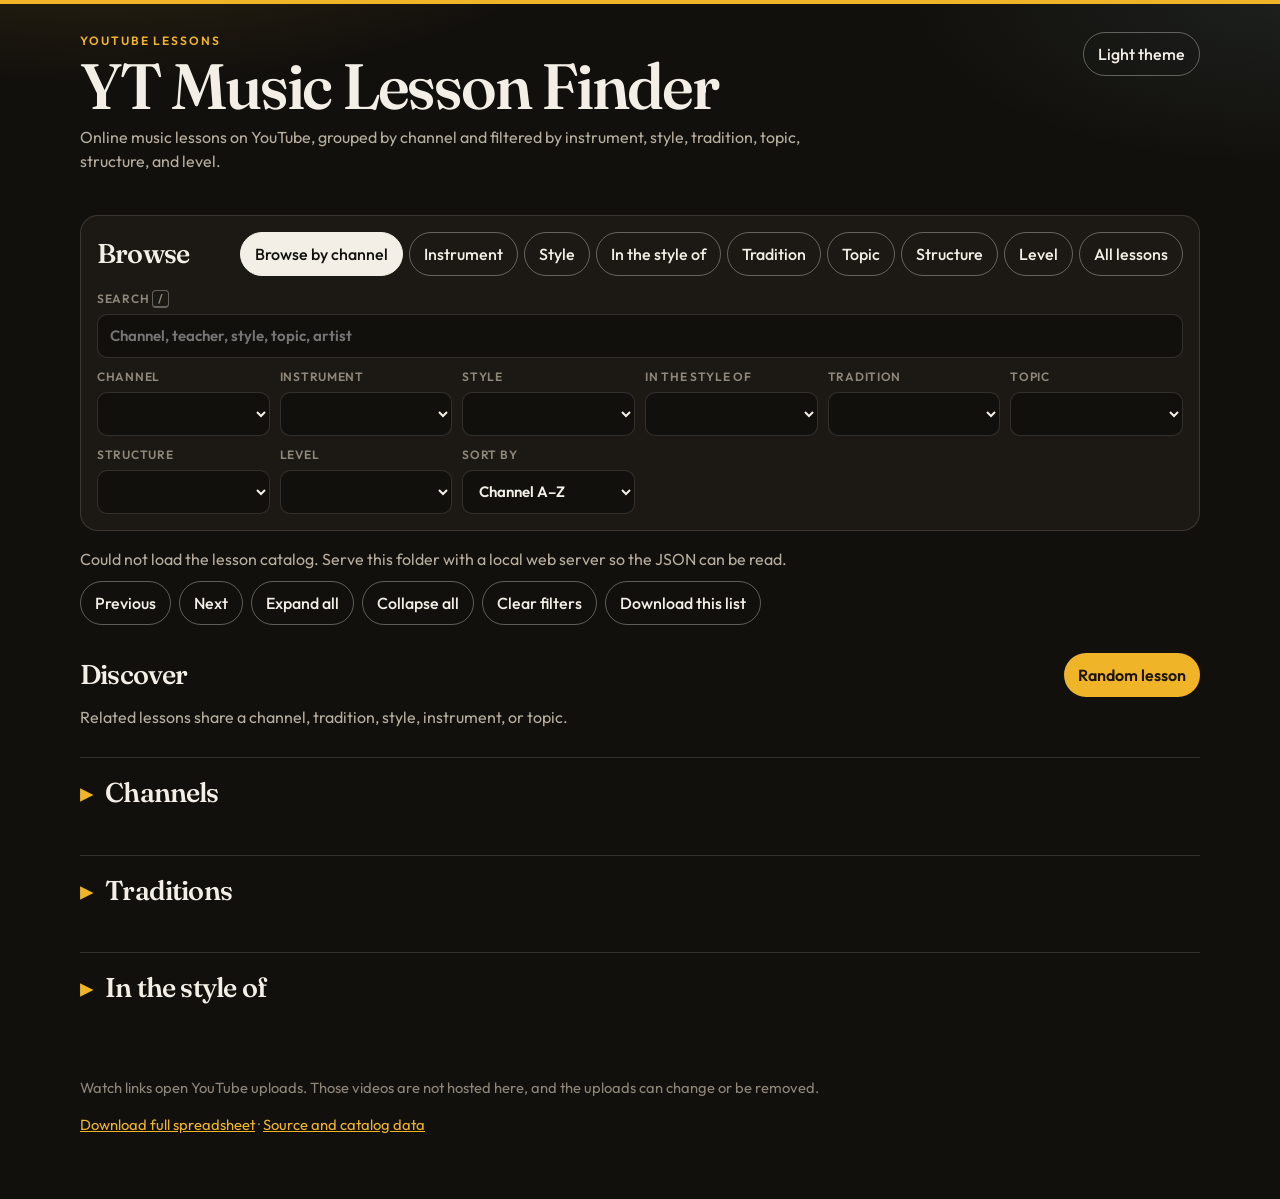
==== index.html @ 3cda4bb7 "Add the YT Music Lesson Finder static site. Adapt the concert finder into a GitHub Pages catalog of " ====
<!DOCTYPE html>
<html lang="en">
<head>
  <meta charset="utf-8">
  <meta name="viewport" content="width=device-width, initial-scale=1">
  <title>YT Music Lesson Finder</title>
  <meta name="description" content="YT Music Lesson Finder: online music lessons on YouTube, browsed by channel, instrument, style, tradition, topic, structure, and level.">
  <meta name="theme-color" content="#12100d">
  <link rel="canonical" href="https://mkpworks.github.io/Yt-music-lesson-finder/">
  <link rel="icon" href="favicon.svg" type="image/svg+xml">
  <link rel="stylesheet" href="css/styles.css">
  <script>
    try {
      var savedTheme = localStorage.getItem("ylf-theme");
      if (savedTheme === "light" || savedTheme === "dark") {
        document.documentElement.setAttribute("data-theme", savedTheme);
      }
    } catch (error) {}
  </script>
</head>
<body>
  <a class="skip" href="#results">Skip to results</a>
  <header class="site-header">
    <div class="wrap header-row">
      <div>
        <p class="eyebrow">YouTube lessons</p>
        <h1>YT Music Lesson Finder</h1>
        <p class="lede" id="summary">Online music lessons on YouTube, grouped by channel and filtered by instrument, style, tradition, topic, structure, and level.</p>
        <dl class="stats" id="stats"></dl>
      </div>
      <button type="button" class="btn" id="theme" data-action="theme">Light theme</button>
    </div>
  </header>
  <main class="wrap">
    <section class="panel" aria-labelledby="browse-heading">
      <div class="panel-head">
        <h2 id="browse-heading">Browse</h2>
        <div class="modes" role="group" aria-label="Browse mode">
          <button type="button" data-action="mode" data-mode="channel" aria-pressed="true">Browse by channel</button>
          <button type="button" data-action="mode" data-mode="instrument" aria-pressed="false">Instrument</button>
          <button type="button" data-action="mode" data-mode="style" aria-pressed="false">Style</button>
          <button type="button" data-action="mode" data-mode="styleOf" aria-pressed="false">In the style of</button>
          <button type="button" data-action="mode" data-mode="tradition" aria-pressed="false">Tradition</button>
          <button type="button" data-action="mode" data-mode="topic" aria-pressed="false">Topic</button>
          <button type="button" data-action="mode" data-mode="structure" aria-pressed="false">Structure</button>
          <button type="button" data-action="mode" data-mode="level" aria-pressed="false">Level</button>
          <button type="button" data-action="mode" data-mode="list" aria-pressed="false">All lessons</button>
        </div>
      </div>
      <div class="filters">
        <label class="field field-search">
          <span>Search <kbd>/</kbd></span>
          <input id="q" type="search" placeholder="Channel, teacher, style, topic, artist" autocomplete="off">
        </label>
        <label class="field">Channel
          <select id="channel"></select>
        </label>
        <label class="field">Instrument
          <select id="instrument"></select>
        </label>
        <label class="field">Style
          <select id="style"></select>
        </label>
        <label class="field">In the style of
          <select id="style-of"></select>
        </label>
        <label class="field">Tradition
          <select id="tradition"></select>
        </label>
        <label class="field">Topic
          <select id="topic"></select>
        </label>
        <label class="field">Structure
          <select id="structure"></select>
        </label>
        <label class="field">Level
          <select id="level"></select>
        </label>
        <label class="field">Sort by
          <select id="sort">
            <option value="channel">Channel A–Z</option>
            <option value="year">Year (oldest first)</option>
            <option value="time">Running time (longest)</option>
          </select>
        </label>
      </div>
    </section>

    <div class="toolbar">
      <p class="status" id="status" aria-live="polite">Loading the catalog…</p>
      <div class="toolbar-actions">
        <button type="button" class="btn" data-action="prev">Previous</button>
        <button type="button" class="btn" data-action="next">Next</button>
        <button type="button" class="btn" data-action="expand" data-group-only>Expand all</button>
        <button type="button" class="btn" data-action="collapse" data-group-only>Collapse all</button>
        <button type="button" class="btn" data-action="clear">Clear filters</button>
        <button type="button" class="btn" data-action="csv">Download this list</button>
      </div>
    </div>
    <p id="facet-note" class="section-note" hidden></p>
    <div id="results" tabindex="-1"></div>

    <section class="discover" id="discover" aria-labelledby="discover-heading">
      <div class="discover-head">
        <h2 id="discover-heading">Discover</h2>
        <button type="button" class="btn btn-primary" data-action="random">Random lesson</button>
      </div>
      <p class="section-note">Related lessons share a channel, tradition, style, instrument, or topic.</p>
      <div id="discover-body"></div>
    </section>

    <details class="fold">
      <summary>
        <span class="chev" aria-hidden="true">▸</span>
        <span class="cross-title" id="channel-heading">Channels</span>
        <span class="cross-count" id="channel-count"></span>
      </summary>
      <p class="section-note">Choose a channel name to fill the search. The number is how many lessons are on that channel.</p>
      <div id="channel-list" class="chips"></div>
    </details>
    <details class="fold">
      <summary>
        <span class="chev" aria-hidden="true">▸</span>
        <span class="cross-title" id="tradition-heading">Traditions</span>
        <span class="cross-count" id="tradition-count"></span>
      </summary>
      <p class="section-note">Traditions come from the facet list. The number is how many lessons name that tradition.</p>
      <div id="tradition-list" class="chips"></div>
    </details>
    <details class="fold">
      <summary>
        <span class="chev" aria-hidden="true">▸</span>
        <span class="cross-title" id="style-of-heading">In the style of</span>
        <span class="cross-count" id="style-of-count"></span>
      </summary>
      <p class="section-note">Artists a lesson is in the style of. Choose a name to fill the search.</p>
      <div id="style-of-list" class="chips"></div>
    </details>
  </main>
  <footer class="site-footer">
    <div class="wrap">
      <p>Watch links open YouTube uploads. Those videos are not hosted here, and the uploads can change or be removed.</p>
      <p><a href="data/catalog.csv" download>Download full spreadsheet</a> · <a href="https://github.com/mkpworks/Yt-music-lesson-finder">Source and catalog data</a></p>
    </div>
  </footer>
  <noscript>
    <p class="wrap noscript">This finder needs JavaScript to search and filter the catalog.</p>
  </noscript>
  <script src="js/catalog.js"></script>
  <script src="js/view.js"></script>
  <script src="js/app.js"></script>
</body>
</html>
---- css/styles.css ----
@font-face {
  font-family: "Fraunces";
  font-style: normal;
  font-weight: 500 700;
  font-display: swap;
  src: url("../fonts/fraunces-latin-ext.woff2") format("woff2");
  unicode-range: U+0100-02BA, U+02BD-02C5, U+02C7-02CC, U+02CE-02D7, U+02DD-02FF, U+0304, U+0308, U+0329, U+1D00-1DBF, U+1E00-1E9F, U+1EF2-1EFF, U+2020, U+20A0-20AB, U+20AD-20C4, U+2113, U+2C60-2C7F, U+A720-A7FF;
}
@font-face {
  font-family: "Fraunces";
  font-style: normal;
  font-weight: 500 700;
  font-display: swap;
  src: url("../fonts/fraunces-latin.woff2") format("woff2");
  unicode-range: U+0000-00FF, U+0131, U+0152-0153, U+02BB-02BC, U+02C6, U+02DA, U+02DC, U+0304, U+0308, U+0329, U+2000-206F, U+20AC, U+2122, U+2191, U+2193, U+2212, U+2215, U+FEFF, U+FFFD;
}
@font-face {
  font-family: "Outfit";
  font-style: normal;
  font-weight: 400 600;
  font-display: swap;
  src: url("../fonts/outfit-latin-ext.woff2") format("woff2");
  unicode-range: U+0100-02BA, U+02BD-02C5, U+02C7-02CC, U+02CE-02D7, U+02DD-02FF, U+0304, U+0308, U+0329, U+1D00-1DBF, U+1E00-1E9F, U+1EF2-1EFF, U+2020, U+20A0-20AB, U+20AD-20C4, U+2113, U+2C60-2C7F, U+A720-A7FF;
}
@font-face {
  font-family: "Outfit";
  font-style: normal;
  font-weight: 400 600;
  font-display: swap;
  src: url("../fonts/outfit-latin.woff2") format("woff2");
  unicode-range: U+0000-00FF, U+0131, U+0152-0153, U+02BB-02BC, U+02C6, U+02DA, U+02DC, U+0304, U+0308, U+0329, U+2000-206F, U+20AC, U+2122, U+2191, U+2193, U+2212, U+2215, U+FEFF, U+FFFD;
}

:root,
:host {
  --bg: #12100d;
  --bg-raised: #1c1914;
  --ink: #f4efe6;
  --muted: #b7ae9f;
  --faint: #8f867a;
  --line: rgba(244, 239, 230, 0.14);
  --line-strong: rgba(244, 239, 230, 0.34);
  --accent: #f0b429;
  --accent-ink: #1c1406;
  --teal: #9ad7cd;
  --coral: #f0a090;
  --glow: rgba(240, 180, 41, 0.18);
  --glow-2: rgba(154, 215, 205, 0.08);
  --serif: "Fraunces", "Iowan Old Style", Palatino, Georgia, serif;
  --sans: "Outfit", "Avenir Next", "Segoe UI", sans-serif;
  color-scheme: dark;
}
:host {
  display: block;
  color: var(--ink);
  font-family: var(--sans);
  font-size: 16px;
  line-height: 1.5;
}

:root[data-theme="light"],
:host([data-theme="light"]) {
  --bg: #f4f0e7;
  --bg-raised: #fffdf8;
  --ink: #1d1a16;
  --muted: #5c554c;
  --faint: #746c62;
  --line: rgba(29, 26, 22, 0.12);
  --line-strong: rgba(29, 26, 22, 0.28);
  --accent: #8a5a00;
  --accent-ink: #fff8ea;
  --teal: #0c6b62;
  --coral: #9d3f2c;
  --glow: rgba(180, 110, 20, 0.14);
  --glow-2: rgba(12, 107, 98, 0.07);
  color-scheme: light;
}

*,
*::before,
*::after { box-sizing: border-box; }

body,
.finder {
  margin: 0;
  border-top: 4px solid var(--accent);
  background:
    radial-gradient(920px 380px at 8% -12%, var(--glow), transparent 60%),
    radial-gradient(680px 300px at 100% 0%, var(--glow-2), transparent 55%),
    var(--bg);
  color: var(--ink);
  font-family: var(--sans);
  font-size: 16px;
  line-height: 1.5;
}
body { min-height: 100vh; }
.finder {
  container-type: inline-size;
  container-name: finder;
  min-height: 0;
}
.finder h1 { font-size: clamp(32px, 4vw, 48px); }

::selection { background: var(--accent); color: var(--accent-ink); }

:focus { outline: none; }
:focus-visible { outline: 2px solid var(--accent); outline-offset: 2px; }

.skip {
  position: absolute;
  left: 12px;
  top: -48px;
  z-index: 3;
  background: var(--accent);
  color: var(--accent-ink);
  padding: 8px 12px;
  border-radius: 8px;
}
.skip:focus { top: 12px; }

.wrap { width: min(1120px, calc(100% - 32px)); margin-inline: auto; }

.visually-hidden {
  position: absolute;
  width: 1px;
  height: 1px;
  padding: 0;
  margin: -1px;
  overflow: hidden;
  clip: rect(0, 0, 0, 0);
  white-space: nowrap;
  border: 0;
}

.site-header { padding: 28px 0 4px; }
.header-row { display: flex; justify-content: space-between; gap: 24px; align-items: flex-start; }
.eyebrow {
  margin: 0;
  color: var(--accent);
  font-size: 12px;
  font-weight: 600;
  letter-spacing: 0.16em;
  text-transform: uppercase;
}
h1 {
  margin: 6px 0 8px;
  font-family: var(--serif);
  font-weight: 560;
  font-size: clamp(40px, 6vw, 64px);
  line-height: 0.95;
  letter-spacing: -0.035em;
}
h2 {
  margin: 0;
  font-family: var(--serif);
  font-weight: 560;
  font-size: 1.7rem;
  letter-spacing: -0.03em;
}
h3 { margin: 0; font-size: inherit; font-weight: inherit; }
.lede { margin: 0; max-width: 66ch; color: var(--muted); }
.section-note { margin: 8px 0 0; max-width: 72ch; color: var(--muted); }
.appears { margin: 0 0 14px; color: var(--muted); }
.appears p { margin: 0 0 6px; }
.appears-name { color: var(--ink); font-weight: 600; }
.act-link {
  border: 0;
  padding: 0;
  background: none;
  color: var(--accent);
  font: inherit;
  cursor: pointer;
  text-decoration: underline;
  text-underline-offset: 3px;
}
.act-sep { color: var(--faint); }
.subhead {
  margin: 18px 0 4px;
  font-family: var(--serif);
  font-size: 1.35rem;
  font-weight: 560;
}

.stats { display: flex; flex-wrap: wrap; gap: 8px; margin: 16px 0 0; padding: 0; }
.stats div {
  display: flex;
  gap: 8px;
  align-items: baseline;
  margin: 0;
  padding: 6px 12px;
  border: 1px solid var(--line);
  border-radius: 999px;
  background: var(--bg-raised);
}
.stats dt {
  margin: 0;
  color: var(--faint);
  font-size: 12px;
  font-weight: 600;
  letter-spacing: 0.06em;
  text-transform: uppercase;
}
.stats dd { margin: 0; font-variant-numeric: tabular-nums; font-weight: 600; }

.panel {
  margin-top: 22px;
  padding: 16px;
  border: 1px solid var(--line);
  border-radius: 18px;
  background: var(--bg-raised);
}
.panel-head {
  display: flex;
  flex-wrap: wrap;
  gap: 12px 18px;
  justify-content: space-between;
  align-items: center;
}
.type-row {
  display: flex;
  flex-wrap: wrap;
  gap: 8px 12px;
  align-items: center;
  margin-top: 14px;
}
.type-label {
  color: var(--faint);
  font-size: 12px;
  font-weight: 600;
  letter-spacing: 0.06em;
  text-transform: uppercase;
}
.modes { display: flex; flex-wrap: wrap; gap: 6px; }
.modes button,
.btn,
.watch,
.trainer {
  min-height: 44px;
  padding: 0 14px;
  border-radius: 999px;
  font: inherit;
  font-weight: 500;
  cursor: pointer;
}
.modes button,
.btn {
  border: 1px solid var(--line-strong);
  background: transparent;
  color: var(--ink);
}
.modes button[aria-pressed="true"] {
  background: var(--ink);
  border-color: var(--ink);
  color: var(--bg);
}
.btn-primary,
.watch {
  display: inline-flex;
  align-items: center;
  justify-content: center;
  border: 0;
  background: var(--accent);
  color: var(--accent-ink);
  font-weight: 600;
  text-decoration: none;
  white-space: nowrap;
}
.btn:hover:not(:disabled),
.modes button:hover { border-color: var(--ink); }
.btn-primary:hover,
.watch:hover { filter: brightness(1.06); }
.trainer {
  display: inline-flex;
  align-items: center;
  justify-content: center;
  border: 1px solid var(--line-strong);
  background: transparent;
  color: var(--ink);
  font-weight: 600;
  text-decoration: none;
  white-space: nowrap;
}
.trainer:hover { border-color: var(--accent); color: var(--accent); }
.video-links {
  display: inline-flex;
  flex-wrap: wrap;
  gap: 8px;
  justify-content: flex-end;
  margin-left: auto;
  flex: none;
  max-width: 100%;
}
.btn:disabled { opacity: 0.38; cursor: not-allowed; }

.filters {
  display: grid;
  grid-template-columns: repeat(auto-fit, minmax(160px, 1fr));
  gap: 10px;
  margin-top: 14px;
}
.field-search { grid-column: 1 / -1; }
.field {
  display: flex;
  flex-direction: column;
  gap: 6px;
  color: var(--faint);
  font-size: 12px;
  font-weight: 600;
  letter-spacing: 0.06em;
  text-transform: uppercase;
}
.field input,
.field select {
  width: 100%;
  min-height: 44px;
  padding: 0 12px;
  border: 1px solid var(--line);
  border-radius: 10px;
  background: var(--bg);
  color: var(--ink);
  font: inherit;
  font-size: 15px;
  letter-spacing: 0;
  text-transform: none;
}
kbd {
  border: 1px solid var(--line-strong);
  border-bottom-width: 2px;
  border-radius: 4px;
  padding: 0 5px;
  font-family: inherit;
  letter-spacing: 0;
  text-transform: none;
}

.toolbar {
  display: flex;
  flex-wrap: wrap;
  gap: 10px 16px;
  align-items: center;
  justify-content: space-between;
  margin: 16px 0 8px;
}
.toolbar-actions,
.pager { display: flex; flex-wrap: wrap; gap: 8px; }
.status { margin: 0; color: var(--muted); font-variant-numeric: tabular-nums; }
.pager { margin: 8px 0 18px; }

.group { border-top: 1px solid var(--line); }
.group-head {
  width: 100%;
  display: flex;
  align-items: baseline;
  justify-content: space-between;
  gap: 16px;
  padding: 14px 0;
  margin: 0;
  font: inherit;
  text-align: left;
}
.chev-btn,
button.group-title,
button.group-meta,
.name-link {
  border: 0;
  padding: 0;
  background: none;
  color: inherit;
  cursor: pointer;
  text-align: left;
}
.chev-btn { flex: none; font: inherit; }
.name-link { font: inherit; text-decoration: underline; text-decoration-color: transparent; text-underline-offset: 3px; }
button.group-meta { text-align: right; font: inherit; }
.group-main {
  display: inline-flex;
  align-items: baseline;
  min-width: 0;
  text-align: left;
}
.group-title,
button.group-title {
  font-family: var(--serif);
  font-size: clamp(1.25rem, 2vw, 1.55rem);
  font-weight: 560;
  letter-spacing: -0.02em;
}
.group-meta {
  flex: none;
  color: var(--faint);
  font-variant-numeric: tabular-nums;
}
.chev {
  display: inline-block;
  margin-right: 8px;
  color: var(--accent);
  transition: transform 0.15s ease;
}
.group.is-open .chev { transform: rotate(90deg); }
.group-body {
  margin: 0 0 10px 6px;
  padding-left: 14px;
  border-left: 2px solid var(--accent);
}
button.group-title:hover,
.name-link:hover,
.chip-btn:hover { color: var(--accent); }
.name-link:hover { text-decoration-color: var(--accent); }
.group-instruments { color: var(--muted); font-family: var(--sans); font-size: 0.95rem; font-weight: 500; }

.lesson {
  display: grid;
  grid-template-columns: 168px minmax(0, 1fr);
  gap: 14px 16px;
  padding: 14px 0;
  border-top: 1px solid var(--line);
}
.group-body .lesson:first-child { border-top: 0; padding-top: 2px; }
.thumb-wrap {
  border-radius: 10px;
  overflow: hidden;
  background:
    linear-gradient(145deg, rgba(240, 180, 41, 0.28), transparent 55%),
    #2a241c;
  aspect-ratio: 16 / 9;
}
.play {
  position: relative;
  display: block;
  width: 100%;
  height: 100%;
  padding: 0;
  border: 0;
  background: transparent;
  color: inherit;
  cursor: pointer;
}
.play-mark {
  position: absolute;
  left: 8px;
  bottom: 8px;
  padding: 2px 8px;
  border-radius: 999px;
  background: rgba(18, 16, 13, 0.78);
  color: #f4efe6;
  font-size: 12px;
  font-weight: 600;
  letter-spacing: 0.04em;
  text-transform: uppercase;
}
.player {
  display: block;
  width: 100%;
  height: 100%;
  border: 0;
  background: #000;
}
.thumb { display: block; width: 100%; height: 100%; object-fit: cover; }
.thumb.is-broken { opacity: 0; }
.lesson-top { display: flex; flex-wrap: wrap; gap: 12px; align-items: flex-start; justify-content: space-between; }
.lesson-title {
  margin: 0;
  font-family: var(--serif);
  font-size: 1.15rem;
  font-weight: 560;
  line-height: 1.25;
  letter-spacing: -0.02em;
  overflow-wrap: break-word;
}
.is-feature .lesson-title { font-size: clamp(1.45rem, 2vw, 2rem); }
.is-feature .thumb-wrap { max-width: 420px; }
.meta {
  display: flex;
  flex-wrap: wrap;
  gap: 6px 12px;
  align-items: center;
  margin: 6px 0 0;
  color: var(--muted);
  font-size: 0.92rem;
}
.meta .time { color: var(--ink); font-variant-numeric: tabular-nums; }
.style-mark { display: inline-flex; align-items: center; gap: 6px; }
button.style-mark {
  border: 0;
  padding: 0;
  background: none;
  color: inherit;
  font: inherit;
  cursor: pointer;
}
.style-mark i { width: 8px; height: 8px; border-radius: 50%; display: inline-block; }
.type-badge {
  border: 1px solid var(--line-strong);
  border-radius: 999px;
  padding: 1px 8px;
  color: var(--faint);
  font-size: 12px;
  font-weight: 600;
  letter-spacing: 0.04em;
  text-transform: uppercase;
}
.type-badge.is-beginner { color: var(--teal); }
.type-badge.is-intermediate { color: var(--accent); }
.type-badge.is-advanced { color: var(--coral); }
.byline,
.credits { margin: 6px 0 0; color: var(--teal); font-size: 0.92rem; }
.credits { color: var(--muted); }
.desc {
  margin: 8px 0 0;
  color: var(--muted);
  font-size: 0.92rem;
  display: -webkit-box;
  -webkit-line-clamp: 4;
  -webkit-box-orient: vertical;
  overflow: hidden;
}
.chip-role {
  color: var(--faint);
  font-size: 12px;
  padding-right: 4px;
}
.badge {
  border: 1px solid var(--line-strong);
  border-radius: 999px;
  padding: 1px 8px;
  color: var(--coral);
  font-size: 12px;
  font-weight: 600;
  letter-spacing: 0.04em;
  text-transform: uppercase;
}
.chips { display: flex; flex-wrap: wrap; gap: 6px; margin-top: 10px; }
[hidden] { display: none !important; }

.chip {
  display: inline-flex;
  flex-wrap: wrap;
  align-items: center;
  gap: 2px 4px;
  max-width: 100%;
  padding: 2px;
  border: 1px solid var(--line);
  border-radius: 999px;
  background: var(--bg);
}
.chip-btn,
.chip-name,
.inst-btn {
  border: 0;
  background: transparent;
  font: inherit;
  font-size: 13.5px;
}
.chip-btn,
.chip-name { padding: 4px 8px; border-radius: 999px; }
.chip-name { color: var(--muted); }
.chip-btn { color: var(--ink); cursor: pointer; }
.chip-btn.is-on,
.inst-btn.is-on {
  background: var(--ink);
  color: var(--bg);
}
.chip-insts { display: inline-flex; flex-wrap: wrap; align-items: center; padding-right: 6px; }
.inst-btn {
  padding: 4px 2px;
  color: var(--accent);
  cursor: pointer;
}
.inst-btn + .inst-btn::before { content: "·"; margin-right: 4px; color: var(--faint); }
.inst-btn.is-on { padding-inline: 8px; border-radius: 999px; }
.chip-count {
  padding-right: 8px;
  color: var(--faint);
  font-size: 12px;
  font-variant-numeric: tabular-nums;
}
.shared { margin: 8px 0 0; color: var(--teal); }
.text-btn {
  margin-top: 4px;
  padding: 6px 0;
  border: 0;
  background: none;
  color: var(--accent);
  font: inherit;
  text-decoration: underline;
  text-underline-offset: 3px;
  cursor: pointer;
}
.empty {
  padding: 28px 0;
  color: var(--muted);
}
.empty p { margin: 0 0 12px; }

.fold,
.discover { margin-top: 28px; }
.fold {
  border-top: 1px solid var(--line);
}
.fold > summary {
  display: flex;
  flex-wrap: wrap;
  align-items: baseline;
  gap: 8px 12px;
  padding: 14px 0;
  list-style: none;
  cursor: pointer;
  color: var(--ink);
  font-family: var(--serif);
  font-size: 1.7rem;
  font-weight: 560;
  letter-spacing: -0.03em;
}
.fold > summary::-webkit-details-marker { display: none; }
.fold > summary .chev { margin-right: 0; }
.fold[open] > summary .chev { transform: rotate(90deg); }
.cross-count {
  margin-left: auto;
  color: var(--faint);
  font-family: var(--sans);
  font-size: 0.95rem;
  font-weight: 500;
  letter-spacing: 0;
  font-variant-numeric: tabular-nums;
}
.discover-head {
  display: flex;
  flex-wrap: wrap;
  gap: 12px;
  align-items: center;
  justify-content: space-between;
}

.site-footer {
  margin-top: 12px;
  padding: 28px 0 48px;
  color: var(--faint);
  font-size: 0.92rem;
}
.site-footer a { color: var(--accent); }
.powered { font-size: 0.82rem; }
.noscript { padding: 12px 0 32px; }

@media (max-width: 980px) {
  .filters { grid-template-columns: repeat(2, minmax(0, 1fr)); }
}
@media (max-width: 720px) {
  .header-row { flex-direction: column; }
  .group-head { flex-direction: column; gap: 4px; }
  .group-meta { white-space: normal; }
  .lesson { grid-template-columns: 112px minmax(0, 1fr); gap: 10px; }
  .is-feature { grid-template-columns: 1fr; }
}
@media (max-width: 560px) {
  .filters { grid-template-columns: 1fr; }
  .lesson-top { flex-wrap: wrap; }
  .video-links { margin-left: 0; }
}
@container finder (max-width: 980px) {
  .filters { grid-template-columns: repeat(2, minmax(0, 1fr)); }
}
@container finder (max-width: 720px) {
  .header-row { flex-direction: column; }
  .group-head { flex-direction: column; gap: 4px; }
  .group-meta { white-space: normal; }
  .lesson { grid-template-columns: 112px minmax(0, 1fr); gap: 10px; }
  .is-feature { grid-template-columns: 1fr; }
}
@container finder (max-width: 560px) {
  .filters { grid-template-columns: 1fr; }
  .lesson-top { flex-wrap: wrap; }
  .video-links { margin-left: 0; }
}
@media (prefers-reduced-motion: reduce) {
  .chev { transition: none; }
}
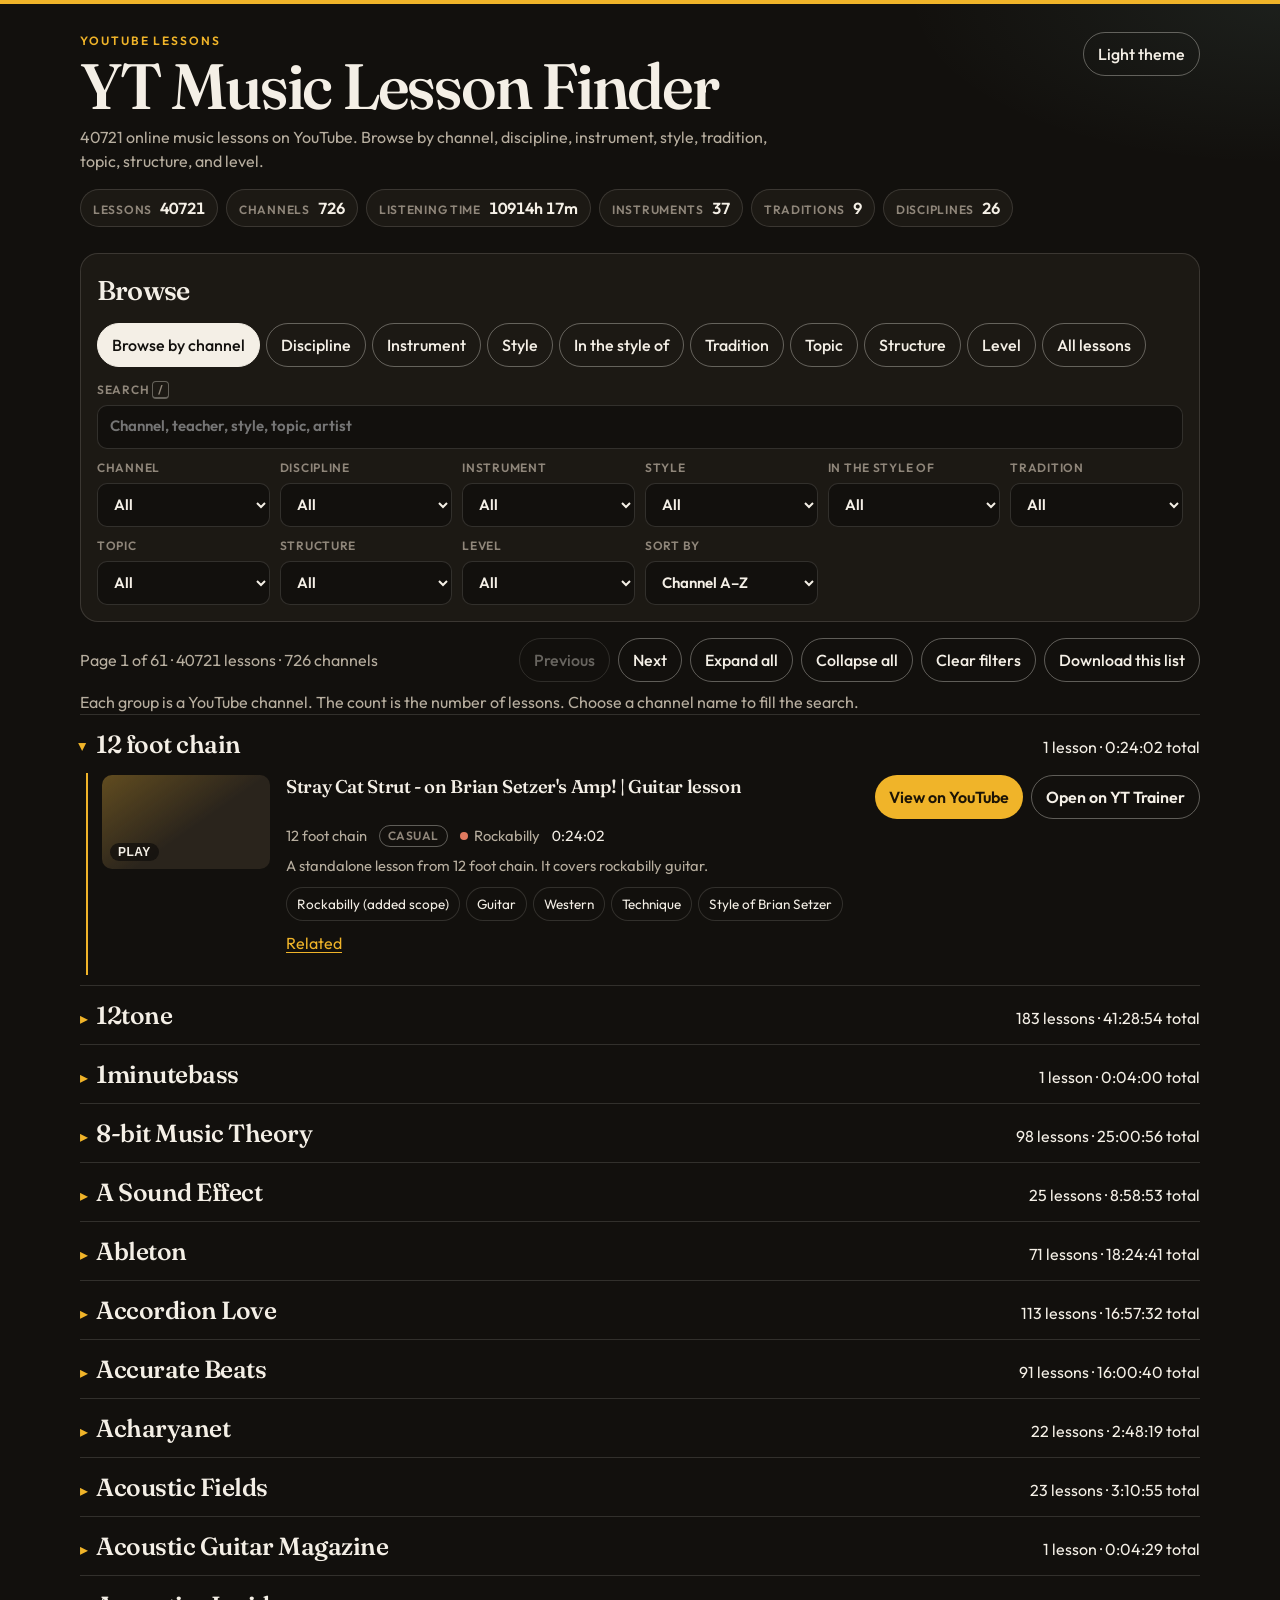
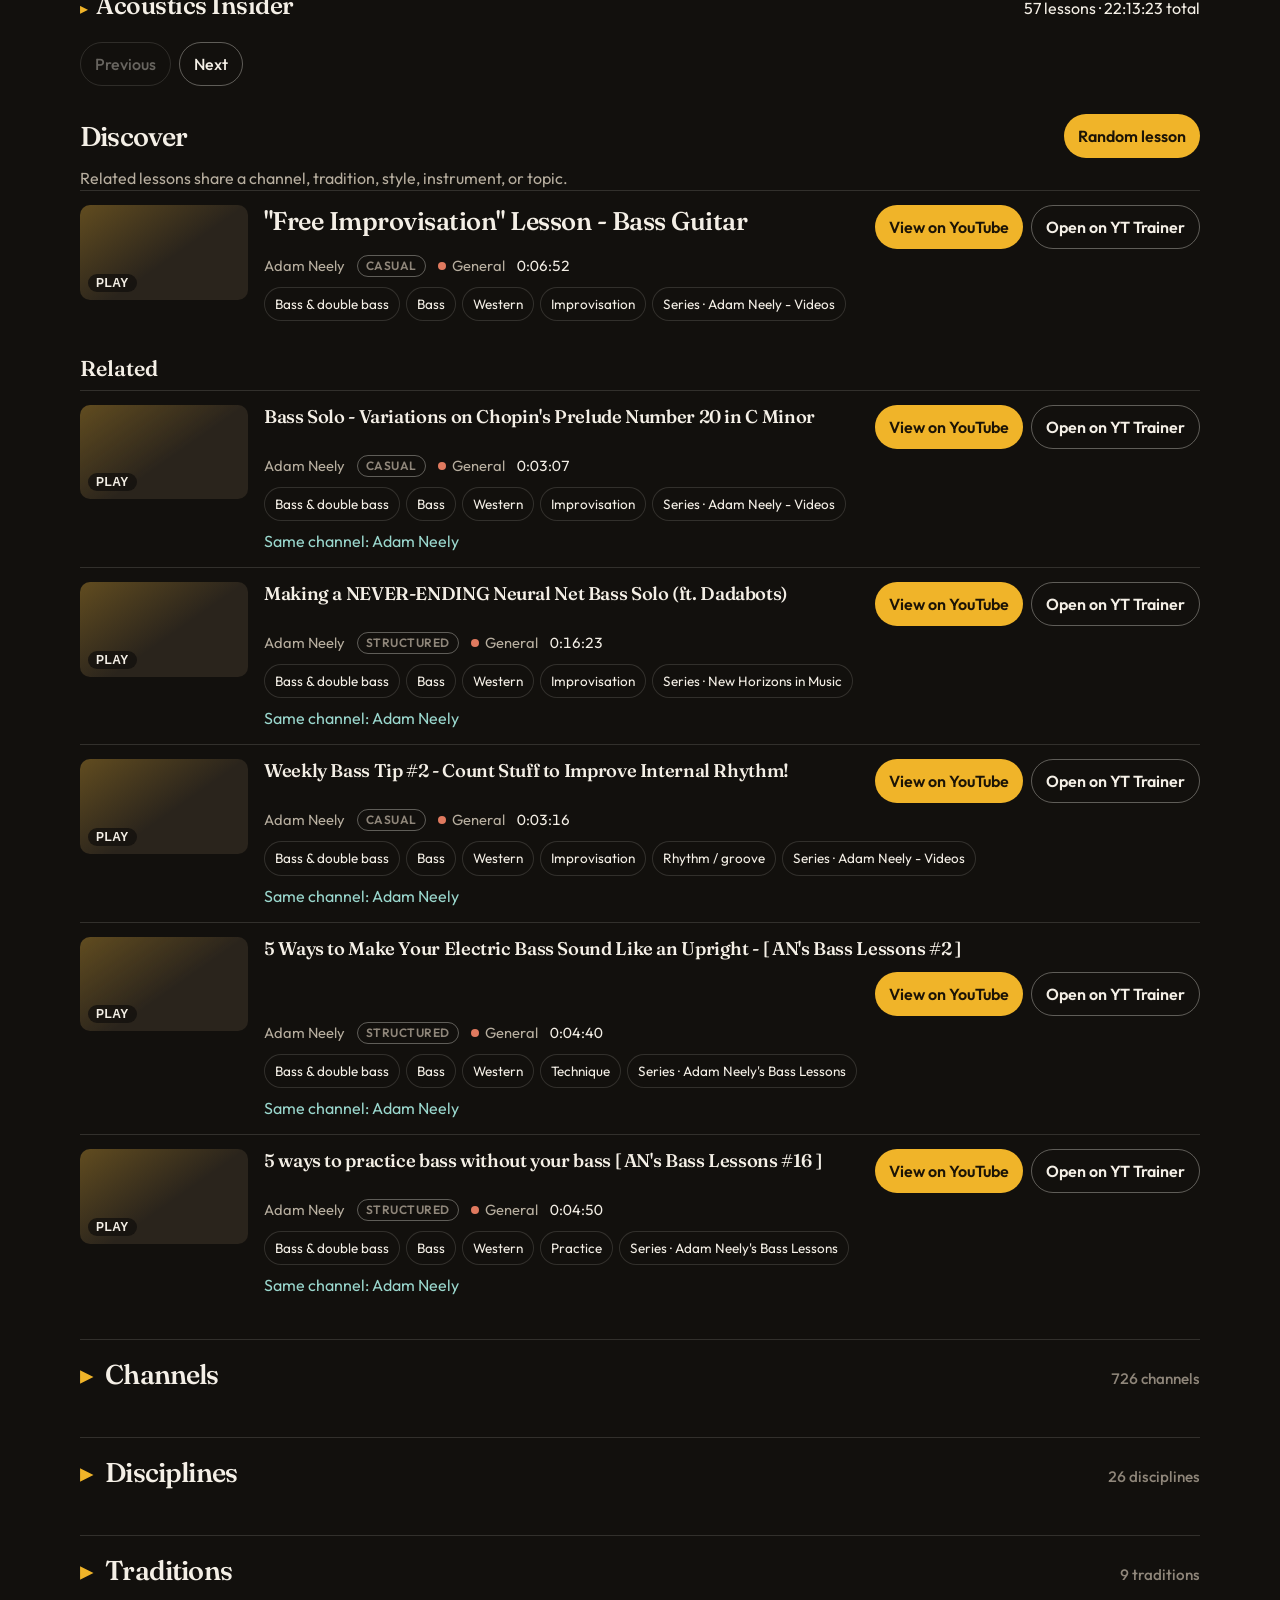
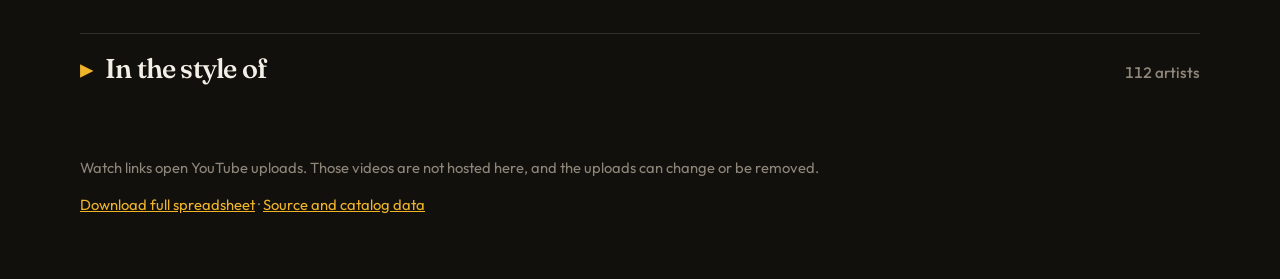
==== commit c1e2d8af: "Load the 40,721-lesson catalog and keep the first download small. Pack the published catalog into ro" ====
--- a/index.html
+++ b/index.html
@@ -25,7 +25,7 @@
       <div>
         <p class="eyebrow">YouTube lessons</p>
         <h1>YT Music Lesson Finder</h1>
-        <p class="lede" id="summary">Online music lessons on YouTube, grouped by channel and filtered by instrument, style, tradition, topic, structure, and level.</p>
+        <p class="lede" id="summary">Online music lessons on YouTube, grouped by channel and filtered by discipline, instrument, style, tradition, topic, structure, and level.</p>
         <dl class="stats" id="stats"></dl>
       </div>
       <button type="button" class="btn" id="theme" data-action="theme">Light theme</button>
@@ -37,6 +37,7 @@
         <h2 id="browse-heading">Browse</h2>
         <div class="modes" role="group" aria-label="Browse mode">
           <button type="button" data-action="mode" data-mode="channel" aria-pressed="true">Browse by channel</button>
+          <button type="button" data-action="mode" data-mode="discipline" aria-pressed="false">Discipline</button>
           <button type="button" data-action="mode" data-mode="instrument" aria-pressed="false">Instrument</button>
           <button type="button" data-action="mode" data-mode="style" aria-pressed="false">Style</button>
           <button type="button" data-action="mode" data-mode="styleOf" aria-pressed="false">In the style of</button>
@@ -54,6 +55,9 @@
         </label>
         <label class="field">Channel
           <select id="channel"></select>
+        </label>
+        <label class="field">Discipline
+          <select id="discipline"></select>
         </label>
         <label class="field">Instrument
           <select id="instrument"></select>
@@ -121,6 +125,15 @@
     <details class="fold">
       <summary>
         <span class="chev" aria-hidden="true">▸</span>
+        <span class="cross-title" id="discipline-heading">Disciplines</span>
+        <span class="cross-count" id="discipline-count"></span>
+      </summary>
+      <p class="section-note">Choose a discipline to filter every view. Added-scope sections, including rockabilly and two-hand tapping, are listed with the others.</p>
+      <div id="discipline-list" class="chips"></div>
+    </details>
+    <details class="fold">
+      <summary>
+        <span class="chev" aria-hidden="true">▸</span>
         <span class="cross-title" id="tradition-heading">Traditions</span>
         <span class="cross-count" id="tradition-count"></span>
       </summary>
